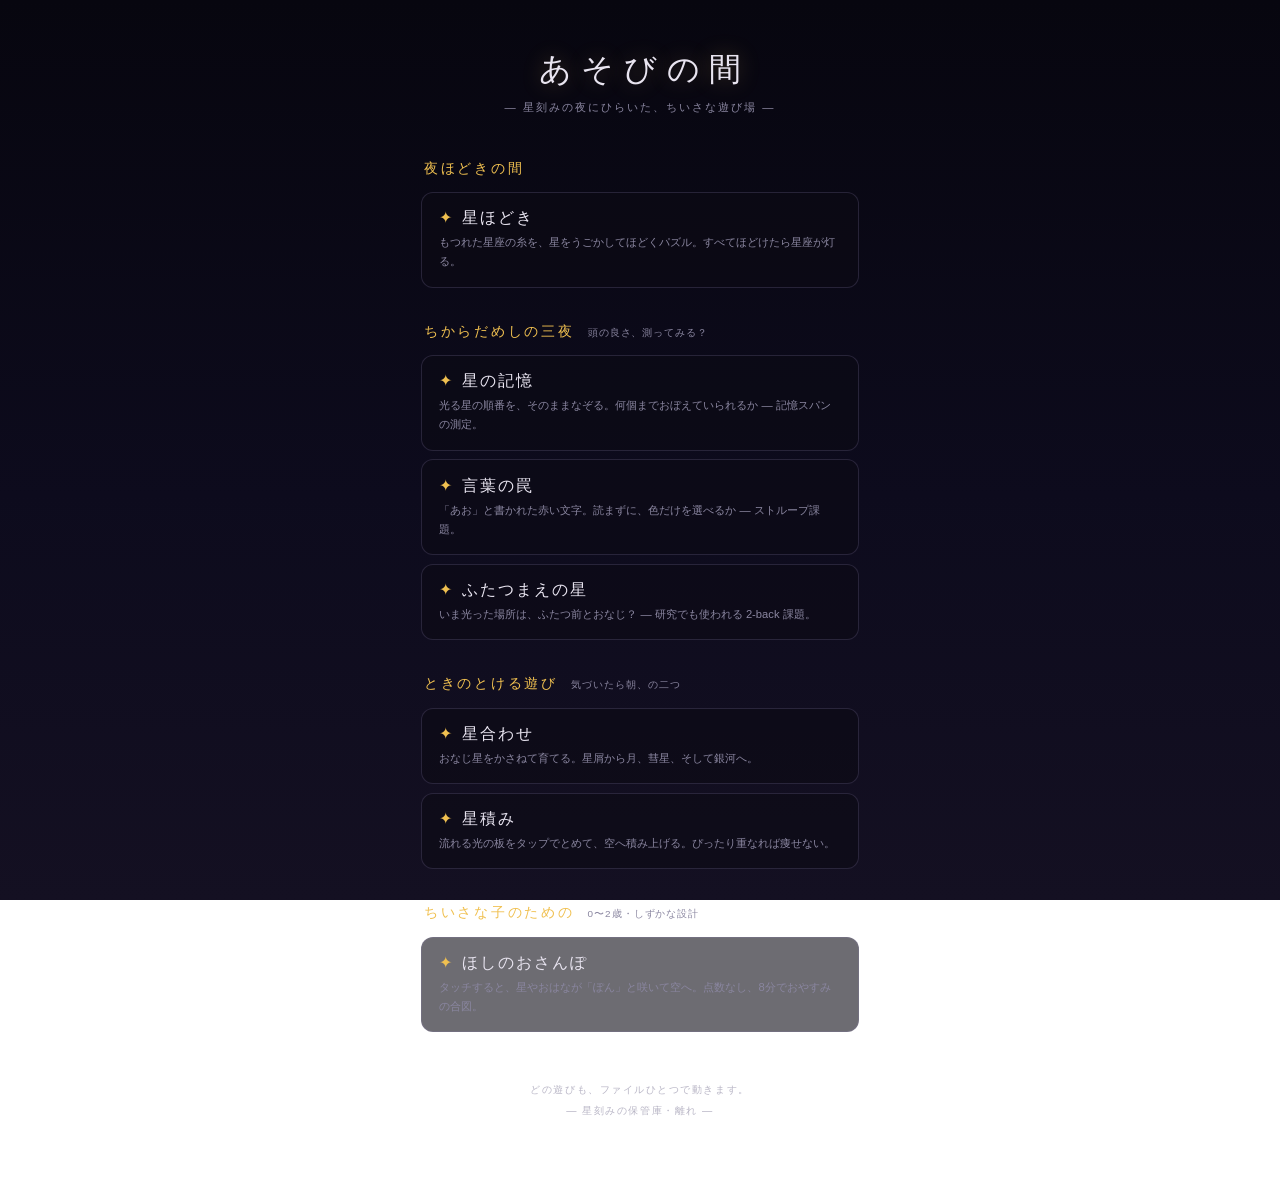
==== index.html @ a445715b "Add files via upload" ====
<!DOCTYPE html>
<html lang="ja">
<head>
<meta charset="UTF-8">
<meta name="viewport" content="width=device-width, initial-scale=1.0">
<title>あそびの間 — 星刻みの遊び場</title>
<style>
  :root {
    --accent-amber: #f0c050; --accent-amber-dim: rgba(240,192,80,0.4);
    --text-main: #e8e4f0; --text-dim: #8a86a0; --border-gate: rgba(140,130,180,0.22);
    --font-jp: 'Hiragino Kaku Gothic ProN', 'Yu Gothic', 'Noto Sans JP', sans-serif;
    --font-serif: 'Hiragino Mincho ProN', 'Yu Mincho', 'Noto Serif JP', serif;
  }
  * { margin: 0; padding: 0; box-sizing: border-box; }
  body {
    min-height: 100vh;
    background: linear-gradient(180deg, #07060f 0%, #0d0b1d 55%, #141022 100%);
    background-attachment: fixed;
    color: var(--text-main); font-family: var(--font-jp);
    -webkit-tap-highlight-color: transparent;
  }
  .wrap { max-width: 480px; margin: 0 auto; padding: 3rem 1.3rem 4rem; }
  h1 {
    font-family: var(--font-serif); font-weight: 500; font-size: 2rem;
    letter-spacing: 0.3em; text-indent: 0.3em; text-align: center;
    text-shadow: 0 0 22px rgba(240,192,80,0.3); margin-bottom: 0.5rem;
  }
  .lead { text-align: center; font-size: 0.7rem; color: var(--text-dim); letter-spacing: 0.18em; margin-bottom: 2.8rem; }

  h2 {
    font-family: var(--font-serif); font-weight: 500; font-size: 0.85rem;
    color: var(--accent-amber); letter-spacing: 0.2em;
    margin: 2.2rem 0 0.9rem; padding-left: 0.2rem;
  }
  h2 small { color: var(--text-dim); font-family: var(--font-jp); font-size: 0.62rem; margin-left: 0.7em; letter-spacing: 0.1em; }

  a.card {
    display: block; text-decoration: none; color: inherit;
    background: rgba(12,10,20,0.6); border: 1px solid var(--border-gate); border-radius: 12px;
    padding: 0.95rem 1.1rem; margin-bottom: 0.55rem;
    transition: border-color 0.25s ease, background 0.25s ease;
  }
  a.card:hover, a.card:active { border-color: var(--accent-amber-dim); background: rgba(240,192,80,0.06); }
  .card .t { font-family: var(--font-serif); font-size: 1rem; letter-spacing: 0.12em; margin-bottom: 0.25rem; }
  .card .t span { color: var(--accent-amber); margin-right: 0.5em; }
  .card .d { font-size: 0.7rem; color: var(--text-dim); line-height: 1.7; }

  footer { text-align: center; margin-top: 3rem; font-size: 0.64rem; color: rgba(138,134,160,0.6); letter-spacing: 0.15em; line-height: 2; }
  footer a { color: inherit; }
</style>
</head>
<body>
<div class="wrap">
  <h1>あそびの間</h1>
  <p class="lead">― 星刻みの夜にひらいた、ちいさな遊び場 ―</p>

  <h2>夜ほどきの間</h2>
  <a class="card" href="games/hoshihodoki.html">
    <div class="t"><span>✦</span>星ほどき</div>
    <div class="d">もつれた星座の糸を、星をうごかしてほどくパズル。すべてほどけたら星座が灯る。</div>
  </a>

  <h2>ちからだめしの三夜 <small>頭の良さ、測ってみる？</small></h2>
  <a class="card" href="games/hoshi-no-kioku.html">
    <div class="t"><span>✦</span>星の記憶</div>
    <div class="d">光る星の順番を、そのままなぞる。何個までおぼえていられるか — 記憶スパンの測定。</div>
  </a>
  <a class="card" href="games/kotoba-no-wana.html">
    <div class="t"><span>✦</span>言葉の罠</div>
    <div class="d">「あお」と書かれた赤い文字。読まずに、色だけを選べるか — ストループ課題。</div>
  </a>
  <a class="card" href="games/futatsumae-no-hoshi.html">
    <div class="t"><span>✦</span>ふたつまえの星</div>
    <div class="d">いま光った場所は、ふたつ前とおなじ？ — 研究でも使われる 2-back 課題。</div>
  </a>

  <h2>ときのとける遊び <small>気づいたら朝、の二つ</small></h2>
  <a class="card" href="games/hoshiawase.html">
    <div class="t"><span>✦</span>星合わせ</div>
    <div class="d">おなじ星をかさねて育てる。星屑から月、彗星、そして銀河へ。</div>
  </a>
  <a class="card" href="games/hoshizumi.html">
    <div class="t"><span>✦</span>星積み</div>
    <div class="d">流れる光の板をタップでとめて、空へ積み上げる。ぴったり重なれば痩せない。</div>
  </a>

  <h2>ちいさな子のための <small>0〜2歳・しずかな設計</small></h2>
  <a class="card" href="games/hoshi-no-osanpo.html">
    <div class="t"><span>✦</span>ほしのおさんぽ</div>
    <div class="d">タッチすると、星やおはなが「ぽん」と咲いて空へ。点数なし、8分でおやすみの合図。</div>
  </a>

  <footer>
    どの遊びも、ファイルひとつで動きます。<br>
    ― 星刻みの保管庫・離れ ―
  </footer>
</div>
</body>
</html>
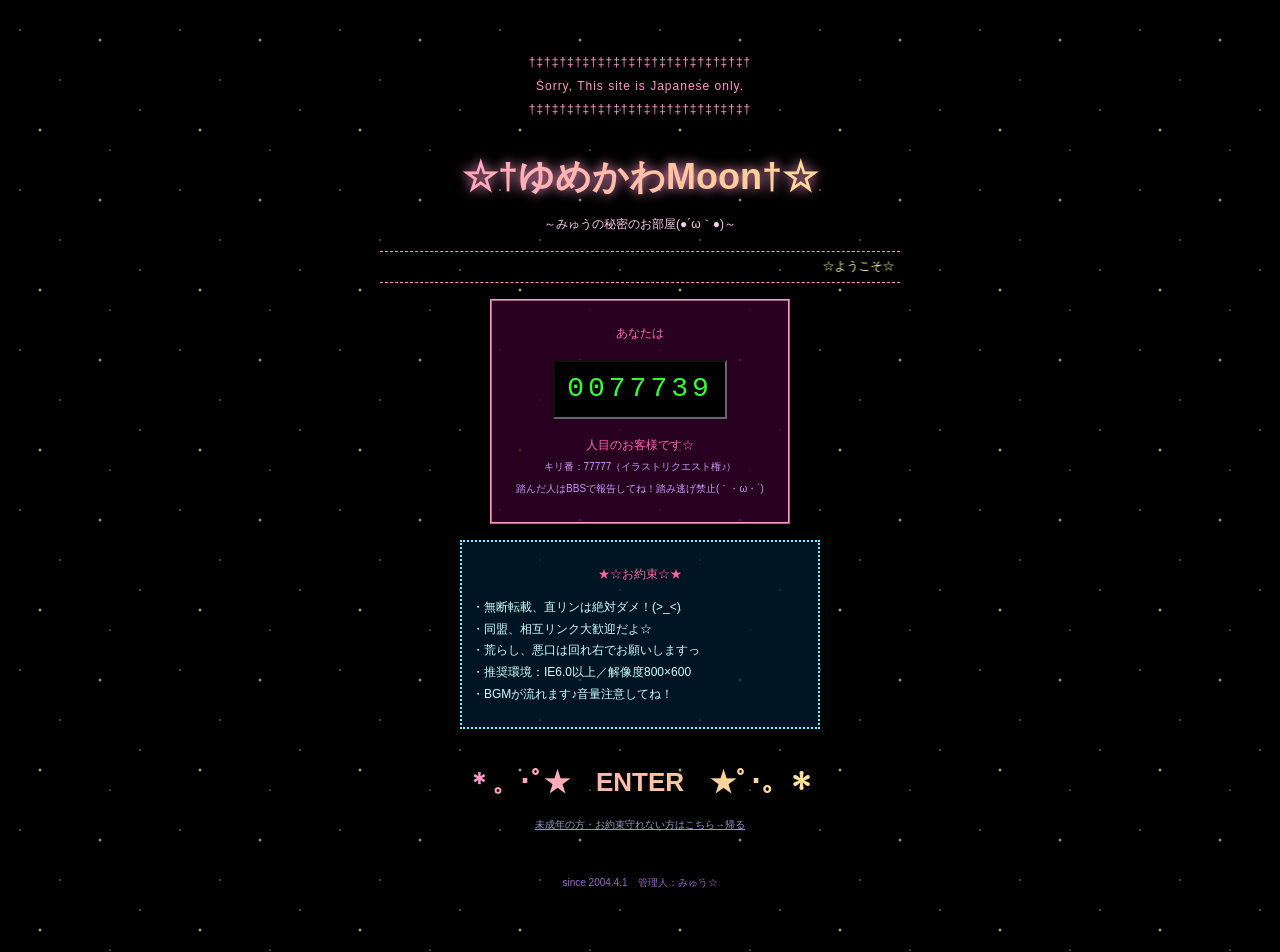
==== commit c0044962: "平成キラキラ個人サイト「☆†ゆめかわMoon†☆」を作成 2004年ごろの女子中学生の個人HPを再現: - 入口ページ(Japanese only・お約束・ENTER) - TOP(更新履歴・キリ番情" ====
--- a/index.html
+++ b/index.html
@@ -2,98 +2,48 @@
 <html lang="ja">
 <head>
 <meta charset="UTF-8">
+<title>☆†ゆめかわMoon†☆～ようこそ～</title>
 <meta name="viewport" content="width=device-width, initial-scale=1.0">
-<title>あそびの間 — 星刻みの遊び場</title>
-<style>
-  :root {
-    --accent-amber: #f0c050; --accent-amber-dim: rgba(240,192,80,0.4);
-    --text-main: #e8e4f0; --text-dim: #8a86a0; --border-gate: rgba(140,130,180,0.22);
-    --font-jp: 'Hiragino Kaku Gothic ProN', 'Yu Gothic', 'Noto Sans JP', sans-serif;
-    --font-serif: 'Hiragino Mincho ProN', 'Yu Mincho', 'Noto Serif JP', serif;
-  }
-  * { margin: 0; padding: 0; box-sizing: border-box; }
-  body {
-    min-height: 100vh;
-    background: linear-gradient(180deg, #07060f 0%, #0d0b1d 55%, #141022 100%);
-    background-attachment: fixed;
-    color: var(--text-main); font-family: var(--font-jp);
-    -webkit-tap-highlight-color: transparent;
-  }
-  .wrap { max-width: 480px; margin: 0 auto; padding: 3rem 1.3rem 4rem; }
-  h1 {
-    font-family: var(--font-serif); font-weight: 500; font-size: 2rem;
-    letter-spacing: 0.3em; text-indent: 0.3em; text-align: center;
-    text-shadow: 0 0 22px rgba(240,192,80,0.3); margin-bottom: 0.5rem;
-  }
-  .lead { text-align: center; font-size: 0.7rem; color: var(--text-dim); letter-spacing: 0.18em; margin-bottom: 2.8rem; }
+<link rel="stylesheet" href="css/style.css">
+</head>
+<body class="entrance">
+<div id="sparkle-area"></div>
 
-  h2 {
-    font-family: var(--font-serif); font-weight: 500; font-size: 0.85rem;
-    color: var(--accent-amber); letter-spacing: 0.2em;
-    margin: 2.2rem 0 0.9rem; padding-left: 0.2rem;
-  }
-  h2 small { color: var(--text-dim); font-family: var(--font-jp); font-size: 0.62rem; margin-left: 0.7em; letter-spacing: 0.1em; }
+<div class="entrance-box">
+  <p class="jponly">†‡†‡†‡†‡†‡†‡†‡†‡†‡†‡†‡†‡†‡†‡†</p>
+  <p class="jponly blink-slow">Sorry, This site is Japanese only.</p>
+  <p class="jponly">†‡†‡†‡†‡†‡†‡†‡†‡†‡†‡†‡†‡†‡†‡†</p>
 
-  a.card {
-    display: block; text-decoration: none; color: inherit;
-    background: rgba(12,10,20,0.6); border: 1px solid var(--border-gate); border-radius: 12px;
-    padding: 0.95rem 1.1rem; margin-bottom: 0.55rem;
-    transition: border-color 0.25s ease, background 0.25s ease;
-  }
-  a.card:hover, a.card:active { border-color: var(--accent-amber-dim); background: rgba(240,192,80,0.06); }
-  .card .t { font-family: var(--font-serif); font-size: 1rem; letter-spacing: 0.12em; margin-bottom: 0.25rem; }
-  .card .t span { color: var(--accent-amber); margin-right: 0.5em; }
-  .card .d { font-size: 0.7rem; color: var(--text-dim); line-height: 1.7; }
+  <h1 class="site-title rainbow">☆†ゆめかわMoon†☆</h1>
+  <p class="subtitle">～みゅうの秘密のお部屋(●´ω｀●)～</p>
 
-  footer { text-align: center; margin-top: 3rem; font-size: 0.64rem; color: rgba(138,134,160,0.6); letter-spacing: 0.15em; line-height: 2; }
-  footer a { color: inherit; }
-</style>
-</head>
-<body>
-<div class="wrap">
-  <h1>あそびの間</h1>
-  <p class="lead">― 星刻みの夜にひらいた、ちいさな遊び場 ―</p>
+  <marquee class="welcome-marquee" scrollamount="5">☆ようこそ☆　みゅうのHPへやってきてくれてありがとぉ♪　ゆっくりしていってね(*´∇｀*)　☆キリ番踏み逃げ厳禁だよっ☆</marquee>
 
-  <h2>夜ほどきの間</h2>
-  <a class="card" href="games/hoshihodoki.html">
-    <div class="t"><span>✦</span>星ほどき</div>
-    <div class="d">もつれた星座の糸を、星をうごかしてほどくパズル。すべてほどけたら星座が灯る。</div>
-  </a>
+  <div class="counter-box">
+    <p>あなたは</p>
+    <p class="counter" id="counter">0000000</p>
+    <p>人目のお客様です☆<br>
+    <span class="small">キリ番：77777（イラストリクエスト権♪）<br>
+    踏んだ人はBBSで報告してね！踏み逃げ禁止(｀・ω・´)</span></p>
+  </div>
 
-  <h2>ちからだめしの三夜 <small>頭の良さ、測ってみる？</small></h2>
-  <a class="card" href="games/hoshi-no-kioku.html">
-    <div class="t"><span>✦</span>星の記憶</div>
-    <div class="d">光る星の順番を、そのままなぞる。何個までおぼえていられるか — 記憶スパンの測定。</div>
-  </a>
-  <a class="card" href="games/kotoba-no-wana.html">
-    <div class="t"><span>✦</span>言葉の罠</div>
-    <div class="d">「あお」と書かれた赤い文字。読まずに、色だけを選べるか — ストループ課題。</div>
-  </a>
-  <a class="card" href="games/futatsumae-no-hoshi.html">
-    <div class="t"><span>✦</span>ふたつまえの星</div>
-    <div class="d">いま光った場所は、ふたつ前とおなじ？ — 研究でも使われる 2-back 課題。</div>
-  </a>
+  <div class="warning-box">
+    <p class="blink">★☆お約束☆★</p>
+    <p>・無断転載、直リンは絶対ダメ！(>_&lt;)<br>
+    ・同盟、相互リンク大歓迎だよ☆<br>
+    ・荒らし、悪口は回れ右でお願いしますっ<br>
+    ・推奨環境：IE6.0以上／解像度800×600<br>
+    ・BGMが流れます♪音量注意してね！</p>
+  </div>
 
-  <h2>ときのとける遊び <small>気づいたら朝、の二つ</small></h2>
-  <a class="card" href="games/hoshiawase.html">
-    <div class="t"><span>✦</span>星合わせ</div>
-    <div class="d">おなじ星をかさねて育てる。星屑から月、彗星、そして銀河へ。</div>
-  </a>
-  <a class="card" href="games/hoshizumi.html">
-    <div class="t"><span>✦</span>星積み</div>
-    <div class="d">流れる光の板をタップでとめて、空へ積み上げる。ぴったり重なれば痩せない。</div>
-  </a>
+  <p class="enter-link">
+    <a href="home.html" class="enter rainbow">＊。･ﾟ★　ENTER　★ﾟ･。＊</a>
+  </p>
+  <p class="small"><a href="https://www.google.co.jp/" class="plain-link">未成年の方・お約束守れない方はこちら→帰る</a></p>
 
-  <h2>ちいさな子のための <small>0〜2歳・しずかな設計</small></h2>
-  <a class="card" href="games/hoshi-no-osanpo.html">
-    <div class="t"><span>✦</span>ほしのおさんぽ</div>
-    <div class="d">タッチすると、星やおはなが「ぽん」と咲いて空へ。点数なし、8分でおやすみの合図。</div>
-  </a>
+  <p class="since">since 2004.4.1　管理人：みゅう☆</p>
+</div>
 
-  <footer>
-    どの遊びも、ファイルひとつで動きます。<br>
-    ― 星刻みの保管庫・離れ ―
-  </footer>
-</div>
+<script src="js/kirakira.js"></script>
 </body>
 </html>
--- a/css/style.css
+++ b/css/style.css
@@ -0,0 +1,265 @@
+/* ☆†ゆめかわMoon†☆ すたいるしーと */
+/* 平成16年っぽいキラキラを全力で再現 */
+
+* { box-sizing: border-box; }
+
+body {
+  margin: 0;
+  padding: 0;
+  font-family: "ＭＳ Ｐゴシック", "MS PGothic", "Hiragino Kaku Gothic ProN", sans-serif;
+  font-size: 12px;
+  line-height: 1.8;
+  color: #ff66aa;
+  background-color: #000;
+  /* 星空タイル背景（GIFの代わりにCSSで） */
+  background-image:
+    radial-gradient(1px 1px at 20px 30px, #fff, transparent),
+    radial-gradient(1px 1px at 60px 80px, #ffccee, transparent),
+    radial-gradient(2px 2px at 100px 40px, #aaddff, transparent),
+    radial-gradient(1px 1px at 140px 110px, #fff, transparent),
+    radial-gradient(2px 2px at 40px 130px, #ffff99, transparent),
+    radial-gradient(1px 1px at 110px 150px, #ffccee, transparent);
+  background-size: 160px 160px;
+  cursor: crosshair;
+}
+
+a { color: #66ffff; }
+a:hover { color: #ffff66; text-decoration: none; }
+a.plain-link { color: #9999cc; }
+
+.small { font-size: 10px; color: #cc99ff; }
+
+/* キラキラ虹色テキスト */
+.rainbow {
+  background: linear-gradient(90deg,
+    #ff99cc, #ffcc99, #ffff99, #99ffcc, #99ccff, #cc99ff, #ff99cc);
+  background-size: 400% 100%;
+  -webkit-background-clip: text;
+  background-clip: text;
+  color: transparent;
+  animation: rainbow-flow 3s linear infinite;
+  text-shadow: none;
+}
+@keyframes rainbow-flow {
+  0% { background-position: 0% 50%; }
+  100% { background-position: 400% 50%; }
+}
+
+/* blinkタグ亡き今、CSSで点滅させる */
+.blink { animation: blink 0.7s step-start infinite; }
+.blink-slow { animation: blink 1.4s step-start infinite; }
+@keyframes blink { 50% { opacity: 0; } }
+
+/* ===== 入口ページ ===== */
+.entrance { text-align: center; }
+.entrance-box {
+  max-width: 560px;
+  margin: 30px auto;
+  padding: 20px;
+}
+.jponly { color: #ff99cc; letter-spacing: 1px; margin: 2px 0; }
+.site-title {
+  font-size: 36px;
+  margin: 24px 0 4px;
+  filter: drop-shadow(0 0 6px #ff99cc);
+}
+.subtitle { color: #ffccee; margin-top: 0; }
+.welcome-marquee {
+  display: block;
+  color: #ffff99;
+  border-top: 1px dashed #ff99cc;
+  border-bottom: 1px dashed #ff99cc;
+  padding: 4px 0;
+  margin: 16px 0;
+}
+.counter-box {
+  border: 2px ridge #ff99cc;
+  background: rgba(50, 0, 40, 0.8);
+  padding: 10px;
+  margin: 16px auto;
+  width: 300px;
+}
+.counter {
+  font-family: "Courier New", monospace;
+  font-size: 28px;
+  letter-spacing: 4px;
+  color: #33ff33;
+  background: #000;
+  border: 2px inset #666;
+  display: inline-block;
+  padding: 2px 12px;
+  margin: 4px 0;
+}
+.warning-box {
+  border: 2px dotted #66ffff;
+  background: rgba(0, 30, 50, 0.7);
+  padding: 10px;
+  margin: 16px auto;
+  width: 360px;
+  max-width: 100%;
+  color: #ccffff;
+  text-align: left;
+}
+.warning-box .blink { text-align: center; color: #ff6699; }
+.enter-link { margin: 30px 0 10px; }
+.enter {
+  font-size: 26px;
+  font-weight: bold;
+  text-decoration: none;
+}
+.since { color: #9966cc; font-size: 10px; margin-top: 40px; }
+
+/* ===== 中のページ共通 ===== */
+.page-body {
+  max-width: 760px;
+  margin: 0 auto;
+  padding: 10px;
+}
+.header-title {
+  text-align: center;
+  font-size: 28px;
+  margin: 10px 0 0;
+  filter: drop-shadow(0 0 5px #ff99cc);
+}
+.header-sub { text-align: center; color: #ffccee; margin: 0 0 10px; font-size: 11px; }
+
+.navbar {
+  text-align: center;
+  border-top: 2px ridge #cc66ff;
+  border-bottom: 2px ridge #cc66ff;
+  background: rgba(40, 0, 60, 0.8);
+  padding: 6px 0;
+  margin-bottom: 14px;
+}
+.navbar a {
+  margin: 0 6px;
+  text-decoration: none;
+  font-weight: bold;
+}
+
+.main-table {
+  width: 100%;
+  border-collapse: separate;
+  border-spacing: 8px;
+}
+.main-table td { vertical-align: top; }
+.side-col { width: 170px; }
+
+.box {
+  border: 2px ridge #ff99cc;
+  background: rgba(40, 0, 35, 0.85);
+  padding: 10px;
+  margin-bottom: 12px;
+}
+.box h2 {
+  font-size: 13px;
+  margin: -10px -10px 8px;
+  padding: 4px 8px;
+  background: linear-gradient(90deg, #ff99cc, #cc99ff, #99ccff);
+  color: #660033;
+  text-align: center;
+}
+.box-cyan { border-color: #66ffff; }
+.box-cyan h2 { background: linear-gradient(90deg, #99ffff, #99ccff, #cc99ff); color: #003355; }
+.box-yellow { border-color: #ffff99; }
+.box-yellow h2 { background: linear-gradient(90deg, #ffff99, #ffcc99, #ff99cc); color: #553300; }
+
+.update-list { color: #ffffff; }
+.update-list .date { color: #ffff99; }
+.new { color: #ff3366; font-weight: bold; font-size: 10px; animation: blink 0.7s step-start infinite; }
+
+.bgm-note { text-align: center; color: #99ff99; font-size: 11px; }
+
+.banner {
+  display: inline-block;
+  width: 88px;
+  height: 31px;
+  line-height: 31px;
+  text-align: center;
+  font-size: 10px;
+  text-decoration: none;
+  color: #fff;
+  background: linear-gradient(135deg, #ff66aa, #9933cc);
+  border: 1px outset #ffccee;
+  animation: rainbow-banner 4s linear infinite;
+}
+@keyframes rainbow-banner {
+  0%   { filter: hue-rotate(0deg); }
+  100% { filter: hue-rotate(360deg); }
+}
+
+.deco-line { text-align: center; color: #ff99cc; letter-spacing: 2px; }
+
+/* プロフ表 */
+.prof-table { width: 100%; border-collapse: collapse; color: #ffeeff; }
+.prof-table th, .prof-table td {
+  border: 1px dotted #ff99cc;
+  padding: 4px 8px;
+  text-align: left;
+  font-weight: normal;
+  font-size: 12px;
+}
+.prof-table th { width: 110px; color: #ffff99; background: rgba(255, 102, 170, 0.15); }
+
+/* 日記 */
+.diary-entry { border-bottom: 1px dashed #cc66ff; padding: 6px 0 10px; color: #ffeeff; }
+.diary-date { color: #66ffff; font-weight: bold; }
+.diary-title { color: #ffff99; }
+
+/* BBS */
+.bbs-form input[type="text"], .bbs-form textarea {
+  width: 100%;
+  background: #220022;
+  color: #ffccee;
+  border: 2px inset #996699;
+  font-family: inherit;
+  font-size: 12px;
+  padding: 4px;
+}
+.bbs-form button, .kao-btn {
+  background: linear-gradient(180deg, #ffccee, #ff99cc);
+  border: 2px outset #ffccee;
+  color: #660033;
+  font-family: inherit;
+  font-size: 12px;
+  padding: 2px 10px;
+  cursor: pointer;
+}
+.bbs-form button:active, .kao-btn:active { border-style: inset; }
+.bbs-post {
+  border: 1px solid #cc66ff;
+  background: rgba(60, 0, 60, 0.6);
+  padding: 6px 8px;
+  margin-bottom: 8px;
+  color: #ffeeff;
+}
+.bbs-post .meta { font-size: 10px; color: #99ccff; }
+.bbs-post .name { color: #ffff99; font-weight: bold; }
+
+/* リンク集 */
+.link-item { color: #ffeeff; margin-bottom: 10px; }
+.link-item .desc { font-size: 11px; color: #cc99ff; }
+
+footer {
+  text-align: center;
+  font-size: 10px;
+  color: #9966cc;
+  margin: 20px 0;
+}
+
+/* マウスについてくるキラキラ */
+.sparkle {
+  position: fixed;
+  pointer-events: none;
+  z-index: 9999;
+  font-size: 14px;
+  animation: sparkle-fall 1s ease-out forwards;
+}
+@keyframes sparkle-fall {
+  0%   { opacity: 1; transform: translateY(0) scale(1) rotate(0deg); }
+  100% { opacity: 0; transform: translateY(40px) scale(0.3) rotate(180deg); }
+}
+
+/* 隠しページ */
+.secret-body { background-color: #110011; }
+.secret-title { color: #cc66ff; text-align: center; font-size: 24px; }
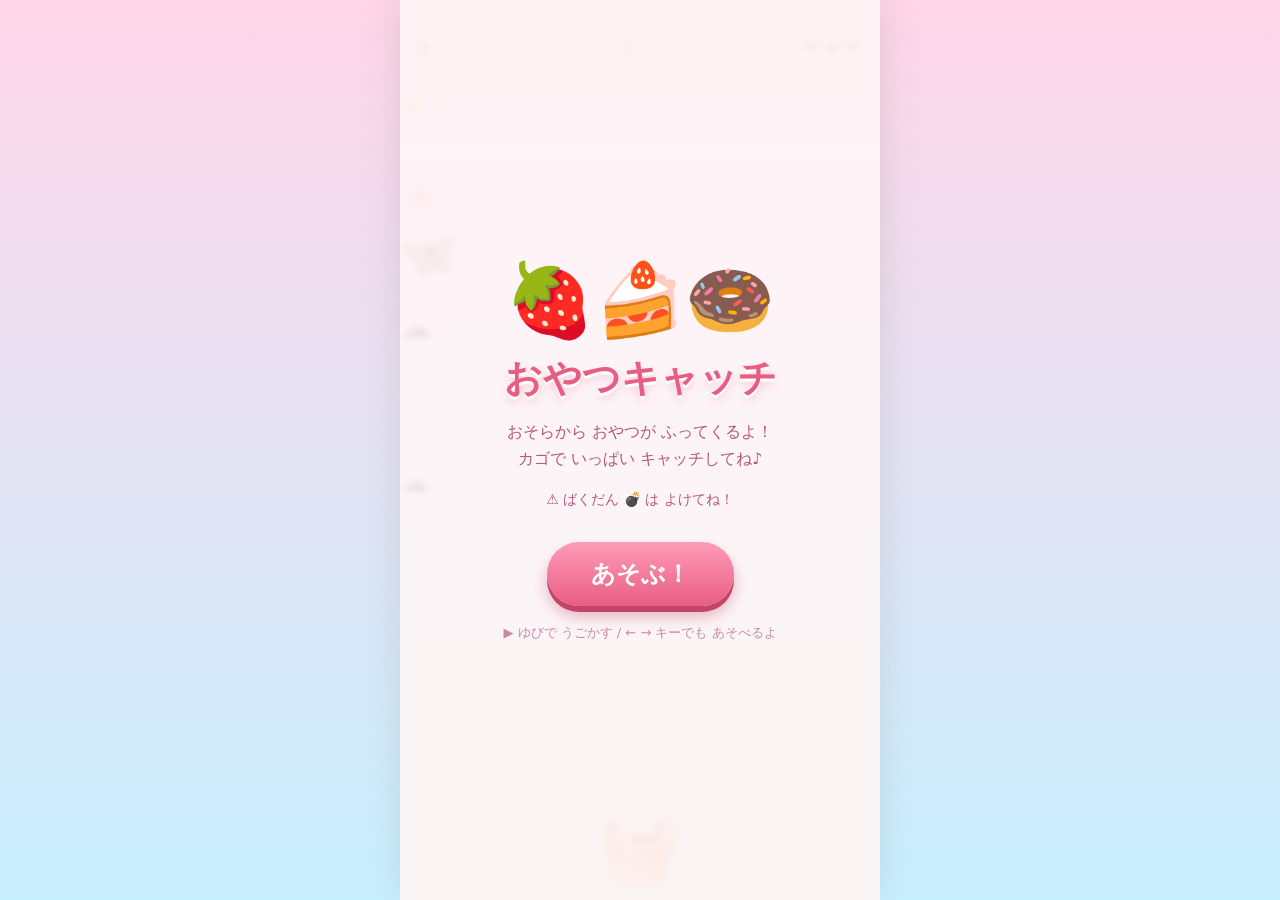
==== commit 28316804: "Add おやつキャッチ: kawaii snack-catching browser game A single-file HTML/CSS/JS mini-game where snacks fal" ====
--- a/index.html
+++ b/index.html
@@ -1,49 +1,481 @@
 <!DOCTYPE html>
 <html lang="ja">
 <head>
-<meta charset="UTF-8">
-<title>☆†ゆめかわMoon†☆～ようこそ～</title>
-<meta name="viewport" content="width=device-width, initial-scale=1.0">
-<link rel="stylesheet" href="css/style.css">
+<meta charset="UTF-8" />
+<meta name="viewport" content="width=device-width, initial-scale=1.0, maximum-scale=1.0, user-scalable=no" />
+<meta name="theme-color" content="#ffb6c1" />
+<title>🍓 おやつキャッチ 🍓</title>
+<style>
+  :root {
+    --pink: #ff8fab;
+    --pink-dark: #e85d82;
+    --cream: #fff5f7;
+    --sky1: #ffd6e8;
+    --sky2: #c9f0ff;
+  }
+  * { box-sizing: border-box; margin: 0; padding: 0; -webkit-tap-highlight-color: transparent; }
+  html, body { height: 100%; overflow: hidden; }
+  body {
+    font-family: "Hiragino Maru Gothic ProN", "Yu Gothic", "Meiryo", system-ui, sans-serif;
+    background: linear-gradient(180deg, var(--sky1) 0%, var(--sky2) 100%);
+    user-select: none;
+    touch-action: none;
+    display: flex;
+    justify-content: center;
+    align-items: center;
+  }
+  #game {
+    position: relative;
+    width: 100vw;
+    height: 100vh;
+    max-width: 480px;
+    max-height: 100vh;
+    margin: 0 auto;
+    overflow: hidden;
+    background: linear-gradient(180deg, #ffe3f1 0%, #d8f4ff 60%, #c2f5d8 100%);
+    box-shadow: 0 0 40px rgba(0,0,0,0.1);
+  }
+
+  /* ふわふわ雲 */
+  .cloud {
+    position: absolute;
+    font-size: 44px;
+    opacity: 0.85;
+    animation: drift linear infinite;
+    pointer-events: none;
+  }
+  @keyframes drift {
+    from { transform: translateX(-120px); }
+    to   { transform: translateX(540px); }
+  }
+
+  /* HUD */
+  #hud {
+    position: absolute;
+    top: 0; left: 0; right: 0;
+    display: flex;
+    justify-content: space-between;
+    align-items: center;
+    padding: 12px 16px;
+    font-weight: bold;
+    color: var(--pink-dark);
+    text-shadow: 0 2px 0 #fff;
+    z-index: 10;
+    font-size: 20px;
+  }
+  #hud .label { font-size: 13px; opacity: 0.8; }
+  .hearts { font-size: 22px; letter-spacing: 2px; }
+
+  /* 落ちてくるもの */
+  .item {
+    position: absolute;
+    font-size: 40px;
+    will-change: transform;
+    z-index: 5;
+    filter: drop-shadow(0 3px 2px rgba(0,0,0,0.15));
+  }
+
+  /* カゴ */
+  #basket {
+    position: absolute;
+    bottom: 14px;
+    font-size: 64px;
+    z-index: 8;
+    transform: translateX(-50%);
+    transition: transform 0.05s linear;
+    will-change: left;
+    filter: drop-shadow(0 4px 3px rgba(0,0,0,0.2));
+  }
+
+  /* ポップ得点 */
+  .pop {
+    position: absolute;
+    font-weight: bold;
+    font-size: 22px;
+    z-index: 9;
+    pointer-events: none;
+    animation: popup 0.8s ease-out forwards;
+    text-shadow: 0 2px 0 #fff;
+  }
+  @keyframes popup {
+    0%   { transform: translateY(0) scale(0.6); opacity: 0; }
+    20%  { transform: translateY(-6px) scale(1.2); opacity: 1; }
+    100% { transform: translateY(-46px) scale(1); opacity: 0; }
+  }
+
+  /* 画面（スタート / ゲームオーバー） */
+  .screen {
+    position: absolute;
+    inset: 0;
+    z-index: 20;
+    display: flex;
+    flex-direction: column;
+    justify-content: center;
+    align-items: center;
+    text-align: center;
+    padding: 24px;
+    background: rgba(255, 245, 247, 0.92);
+    backdrop-filter: blur(3px);
+  }
+  .screen.hidden { display: none; }
+  .screen h1 {
+    font-size: 38px;
+    color: var(--pink-dark);
+    text-shadow: 0 3px 0 #fff, 0 6px 8px rgba(232,93,130,0.3);
+    margin-bottom: 6px;
+    animation: bob 1.6s ease-in-out infinite;
+  }
+  @keyframes bob { 0%,100%{transform:translateY(0)} 50%{transform:translateY(-8px)} }
+  .screen p { color: #b5567a; font-size: 16px; line-height: 1.7; margin: 8px 0; }
+  .big-emoji { font-size: 72px; margin-bottom: 10px; animation: bob 2s ease-in-out infinite; }
+
+  button.play {
+    margin-top: 22px;
+    border: none;
+    background: linear-gradient(180deg, #ff9cb8, var(--pink-dark));
+    color: #fff;
+    font-family: inherit;
+    font-weight: bold;
+    font-size: 24px;
+    padding: 16px 44px;
+    border-radius: 40px;
+    box-shadow: 0 6px 0 #c44368, 0 10px 16px rgba(196,67,104,0.4);
+    cursor: pointer;
+    transition: transform 0.08s, box-shadow 0.08s;
+  }
+  button.play:active {
+    transform: translateY(4px);
+    box-shadow: 0 2px 0 #c44368, 0 4px 8px rgba(196,67,104,0.4);
+  }
+
+  .hint { font-size: 13px; color: #c98aa6; margin-top: 18px; }
+  #score-line { font-size: 20px; color: var(--pink-dark); font-weight: bold; }
+  #best-line { font-size: 14px; color: #c98aa6; margin-top: 4px; }
+
+  /* 画面シェイク */
+  @keyframes shake {
+    0%,100%{transform:translate(0,0)} 25%{transform:translate(-6px,2px)}
+    50%{transform:translate(5px,-2px)} 75%{transform:translate(-3px,1px)}
+  }
+  .shake { animation: shake 0.3s; }
+</style>
 </head>
-<body class="entrance">
-<div id="sparkle-area"></div>
-
-<div class="entrance-box">
-  <p class="jponly">†‡†‡†‡†‡†‡†‡†‡†‡†‡†‡†‡†‡†‡†‡†</p>
-  <p class="jponly blink-slow">Sorry, This site is Japanese only.</p>
-  <p class="jponly">†‡†‡†‡†‡†‡†‡†‡†‡†‡†‡†‡†‡†‡†‡†</p>
-
-  <h1 class="site-title rainbow">☆†ゆめかわMoon†☆</h1>
-  <p class="subtitle">～みゅうの秘密のお部屋(●´ω｀●)～</p>
-
-  <marquee class="welcome-marquee" scrollamount="5">☆ようこそ☆　みゅうのHPへやってきてくれてありがとぉ♪　ゆっくりしていってね(*´∇｀*)　☆キリ番踏み逃げ厳禁だよっ☆</marquee>
-
-  <div class="counter-box">
-    <p>あなたは</p>
-    <p class="counter" id="counter">0000000</p>
-    <p>人目のお客様です☆<br>
-    <span class="small">キリ番：77777（イラストリクエスト権♪）<br>
-    踏んだ人はBBSで報告してね！踏み逃げ禁止(｀・ω・´)</span></p>
+<body>
+<div id="game">
+  <div id="hud">
+    <div><span class="label">スコア</span><br /><span id="score">0</span></div>
+    <div style="text-align:center"><span class="label">レベル</span><br /><span id="level">1</span></div>
+    <div style="text-align:right"><span class="label">ライフ</span><br /><span id="hearts" class="hearts">❤️❤️❤️</span></div>
   </div>
 
-  <div class="warning-box">
-    <p class="blink">★☆お約束☆★</p>
-    <p>・無断転載、直リンは絶対ダメ！(>_&lt;)<br>
-    ・同盟、相互リンク大歓迎だよ☆<br>
-    ・荒らし、悪口は回れ右でお願いしますっ<br>
-    ・推奨環境：IE6.0以上／解像度800×600<br>
-    ・BGMが流れます♪音量注意してね！</p>
+  <div id="basket">🧺</div>
+
+  <!-- スタート画面 -->
+  <div id="start" class="screen">
+    <div class="big-emoji">🍓🍰🍩</div>
+    <h1>おやつキャッチ</h1>
+    <p>おそらから おやつが ふってくるよ！<br />カゴで いっぱい キャッチしてね♪</p>
+    <p style="font-size:14px">⚠️ ばくだん 💣 は よけてね！</p>
+    <button class="play" id="startBtn">あそぶ！</button>
+    <div class="hint">▶ ゆびで うごかす / ← → キーでも あそべるよ</div>
   </div>
 
-  <p class="enter-link">
-    <a href="home.html" class="enter rainbow">＊。･ﾟ★　ENTER　★ﾟ･。＊</a>
-  </p>
-  <p class="small"><a href="https://www.google.co.jp/" class="plain-link">未成年の方・お約束守れない方はこちら→帰る</a></p>
-
-  <p class="since">since 2004.4.1　管理人：みゅう☆</p>
+  <!-- ゲームオーバー画面 -->
+  <div id="over" class="screen hidden">
+    <div class="big-emoji" id="overEmoji">🥺</div>
+    <h1>おしまい！</h1>
+    <div id="score-line">スコア： 0</div>
+    <div id="best-line">ベスト： 0</div>
+    <p id="praise">よく がんばったね！</p>
+    <button class="play" id="againBtn">もういちど！</button>
+  </div>
 </div>
 
-<script src="js/kirakira.js"></script>
+<script>
+(function () {
+  "use strict";
+
+  const game    = document.getElementById("game");
+  const basket  = document.getElementById("basket");
+  const scoreEl = document.getElementById("score");
+  const levelEl = document.getElementById("level");
+  const heartsEl= document.getElementById("hearts");
+  const startScreen = document.getElementById("start");
+  const overScreen  = document.getElementById("over");
+  const startBtn = document.getElementById("startBtn");
+  const againBtn = document.getElementById("againBtn");
+
+  const GOODIES = ["🍓","🍰","🍩","🍪","🍭","🍫","🧁","🍦","🍮","🍬","🍒","🍑"];
+  const GOLD    = "⭐";
+  const BOMB    = "💣";
+
+  let W = 0, H = 0;
+  let basketX = 0;            // 中心X
+  const BASKET_W = 70;        // 当たり判定の幅
+  let items = [];            // {el, x, y, vy, type, emoji, r}
+  let score = 0, lives = 3, level = 1;
+  let running = false;
+  let spawnTimer = 0, spawnInterval = 900;
+  let lastTime = 0;
+  let rafId = null;
+
+  // --- サウンド（Web Audio・ファイル不要） ---
+  let audioCtx = null;
+  function ensureAudio() {
+    if (!audioCtx) {
+      try { audioCtx = new (window.AudioContext || window.webkitAudioContext)(); }
+      catch (e) { audioCtx = null; }
+    }
+    if (audioCtx && audioCtx.state === "suspended") audioCtx.resume();
+  }
+  function beep(freq, dur, type, vol) {
+    if (!audioCtx) return;
+    const t = audioCtx.currentTime;
+    const osc = audioCtx.createOscillator();
+    const g = audioCtx.createGain();
+    osc.type = type || "sine";
+    osc.frequency.setValueAtTime(freq, t);
+    g.gain.setValueAtTime(vol || 0.15, t);
+    g.gain.exponentialRampToValueAtTime(0.0001, t + dur);
+    osc.connect(g); g.connect(audioCtx.destination);
+    osc.start(t); osc.stop(t + dur);
+  }
+  function sndCatch()  { beep(880, 0.12, "triangle", 0.2); setTimeout(()=>beep(1320,0.12,"triangle",0.18),60); }
+  function sndGold()   { [660,880,1100,1320].forEach((f,i)=>setTimeout(()=>beep(f,0.14,"square",0.16),i*70)); }
+  function sndBomb()   { beep(140,0.35,"sawtooth",0.25); }
+  function sndMiss()   { beep(300,0.2,"sine",0.15); }
+  function sndGameOver(){ [440,330,220].forEach((f,i)=>setTimeout(()=>beep(f,0.3,"triangle",0.2),i*180)); }
+
+  // --- 雲をちりばめる ---
+  function makeClouds() {
+    const emojis = ["☁️","⛅","🌸","🦋"];
+    for (let i = 0; i < 5; i++) {
+      const c = document.createElement("div");
+      c.className = "cloud";
+      c.textContent = emojis[i % emojis.length];
+      c.style.top = (8 + Math.random() * 55) + "%";
+      c.style.animationDuration = (14 + Math.random() * 14) + "s";
+      c.style.animationDelay = (-Math.random() * 20) + "s";
+      c.style.fontSize = (28 + Math.random() * 24) + "px";
+      game.appendChild(c);
+    }
+  }
+
+  function resize() {
+    const r = game.getBoundingClientRect();
+    W = r.width; H = r.height;
+    if (basketX === 0) basketX = W / 2;
+    basketX = Math.max(BASKET_W/2, Math.min(W - BASKET_W/2, basketX));
+    placeBasket();
+  }
+  function placeBasket() { basket.style.left = basketX + "px"; }
+
+  // --- 入力 ---
+  function pointerMove(clientX) {
+    const r = game.getBoundingClientRect();
+    basketX = clientX - r.left;
+    basketX = Math.max(BASKET_W/2, Math.min(W - BASKET_W/2, basketX));
+    placeBasket();
+  }
+  game.addEventListener("pointerdown", e => { ensureAudio(); pointerMove(e.clientX); });
+  game.addEventListener("pointermove", e => { if (e.buttons || e.pointerType === "touch") pointerMove(e.clientX); });
+
+  let keyLeft = false, keyRight = false;
+  document.addEventListener("keydown", e => {
+    if (e.key === "ArrowLeft")  keyLeft = true;
+    if (e.key === "ArrowRight") keyRight = true;
+    if ((e.key === " " || e.key === "Enter")) {
+      if (!running && !overScreen.classList.contains("hidden")) startGame();
+      else if (!running && !startScreen.classList.contains("hidden")) startGame();
+    }
+  });
+  document.addEventListener("keyup", e => {
+    if (e.key === "ArrowLeft")  keyLeft = false;
+    if (e.key === "ArrowRight") keyRight = false;
+  });
+
+  // --- アイテム生成 ---
+  function spawnItem() {
+    const roll = Math.random();
+    let type, emoji;
+    // レベルが上がると ばくだん 増加
+    const bombChance = Math.min(0.10 + level * 0.025, 0.32);
+    if (roll < bombChance)        { type = "bomb";  emoji = BOMB; }
+    else if (roll < bombChance + 0.06) { type = "gold"; emoji = GOLD; }
+    else { type = "good"; emoji = GOODIES[(Math.random()*GOODIES.length)|0]; }
+
+    const el = document.createElement("div");
+    el.className = "item";
+    el.textContent = emoji;
+    const x = 24 + Math.random() * (W - 48);
+    el.style.left = x + "px";
+    el.style.top = "-50px";
+    game.appendChild(el);
+
+    const baseSpeed = 0.12 + level * 0.022;
+    items.push({
+      el, x, y: -50,
+      vy: (baseSpeed + Math.random() * 0.06) * H,  // px/s
+      type, emoji, r: 26
+    });
+  }
+
+  function popText(x, y, text, color) {
+    const p = document.createElement("div");
+    p.className = "pop";
+    p.textContent = text;
+    p.style.left = x + "px";
+    p.style.top = y + "px";
+    p.style.color = color;
+    game.appendChild(p);
+    setTimeout(() => p.remove(), 800);
+  }
+
+  function updateHUD() {
+    scoreEl.textContent = score;
+    levelEl.textContent = level;
+    heartsEl.textContent = lives > 0 ? "❤️".repeat(lives) : "💔";
+  }
+
+  function loseLife() {
+    lives--;
+    updateHUD();
+    game.classList.remove("shake");
+    void game.offsetWidth;
+    game.classList.add("shake");
+    if (lives <= 0) endGame();
+  }
+
+  // --- メインループ ---
+  function loop(now) {
+    if (!running) return;
+    const dt = Math.min((now - lastTime) / 1000, 0.05);
+    lastTime = now;
+
+    // キーボード移動
+    const kbSpeed = 480 * dt;
+    if (keyLeft)  basketX -= kbSpeed;
+    if (keyRight) basketX += kbSpeed;
+    basketX = Math.max(BASKET_W/2, Math.min(W - BASKET_W/2, basketX));
+    placeBasket();
+
+    // スポーン
+    spawnTimer += dt * 1000;
+    if (spawnTimer >= spawnInterval) {
+      spawnTimer = 0;
+      spawnItem();
+    }
+
+    const catchY = H - 60;   // カゴの口の高さ
+
+    for (let i = items.length - 1; i >= 0; i--) {
+      const it = items[i];
+      it.y += it.vy * dt;
+      it.el.style.transform = "translateY(" + (it.y + 50) + "px)";
+
+      // キャッチ判定
+      if (it.y >= catchY - 20 && it.y <= catchY + 30) {
+        if (Math.abs(it.x - basketX) < BASKET_W/2 + 18) {
+          // キャッチ！
+          if (it.type === "bomb") {
+            sndBomb();
+            popText(it.x, catchY - 20, "💥", "#e85d82");
+            loseLife();
+          } else if (it.type === "gold") {
+            sndGold();
+            score += 50;
+            popText(it.x, catchY - 20, "+50✨", "#f5a623");
+          } else {
+            sndCatch();
+            score += 10;
+            popText(it.x, catchY - 20, "+10", "#e85d82");
+          }
+          updateHUD();
+          checkLevel();
+          it.el.remove();
+          items.splice(i, 1);
+          continue;
+        }
+      }
+
+      // 画面の下に落ちた
+      if (it.y > H + 40) {
+        if (it.type === "good" || it.type === "gold") {
+          // おやつを落としちゃった
+          sndMiss();
+          loseLife();
+        }
+        it.el.remove();
+        items.splice(i, 1);
+      }
+    }
+
+    rafId = requestAnimationFrame(loop);
+  }
+
+  function checkLevel() {
+    const newLevel = 1 + Math.floor(score / 150);
+    if (newLevel > level) {
+      level = newLevel;
+      spawnInterval = Math.max(380, 900 - level * 55);
+      popText(W/2, H/2, "レベル " + level + "！", "#7b3fa0");
+      beep(523,0.1,"square",0.18);
+      setTimeout(()=>beep(784,0.15,"square",0.18),100);
+    }
+  }
+
+  // --- 状態遷移 ---
+  function clearItems() {
+    items.forEach(it => it.el.remove());
+    items = [];
+  }
+
+  function startGame() {
+    ensureAudio();
+    clearItems();
+    score = 0; lives = 3; level = 1;
+    spawnInterval = 900; spawnTimer = 0;
+    running = true;
+    updateHUD();
+    startScreen.classList.add("hidden");
+    overScreen.classList.add("hidden");
+    lastTime = performance.now();
+    cancelAnimationFrame(rafId);
+    rafId = requestAnimationFrame(loop);
+  }
+
+  function endGame() {
+    running = false;
+    cancelAnimationFrame(rafId);
+    clearItems();
+    sndGameOver();
+
+    let best = 0;
+    try { best = parseInt(localStorage.getItem("oyatsu_best") || "0", 10); } catch(e){}
+    if (score > best) { best = score; try { localStorage.setItem("oyatsu_best", String(best)); } catch(e){} }
+
+    document.getElementById("score-line").textContent = "スコア： " + score;
+    document.getElementById("best-line").textContent  = "ベスト： " + best;
+
+    const overEmoji = document.getElementById("overEmoji");
+    const praise = document.getElementById("praise");
+    if (score >= 500)      { overEmoji.textContent = "🏆"; praise.textContent = "すごーい！てんさい キャッチャー！"; }
+    else if (score >= 250) { overEmoji.textContent = "🌟"; praise.textContent = "とっても じょうず！"; }
+    else if (score >= 100) { overEmoji.textContent = "😊"; praise.textContent = "いい かんじ！"; }
+    else                   { overEmoji.textContent = "🥺"; praise.textContent = "つぎは もっと とれるよ！"; }
+
+    overScreen.classList.remove("hidden");
+  }
+
+  // --- 初期化 ---
+  startBtn.addEventListener("click", startGame);
+  againBtn.addEventListener("click", startGame);
+  window.addEventListener("resize", resize);
+
+  makeClouds();
+  resize();
+  updateHUD();
+})();
+</script>
 </body>
 </html>
